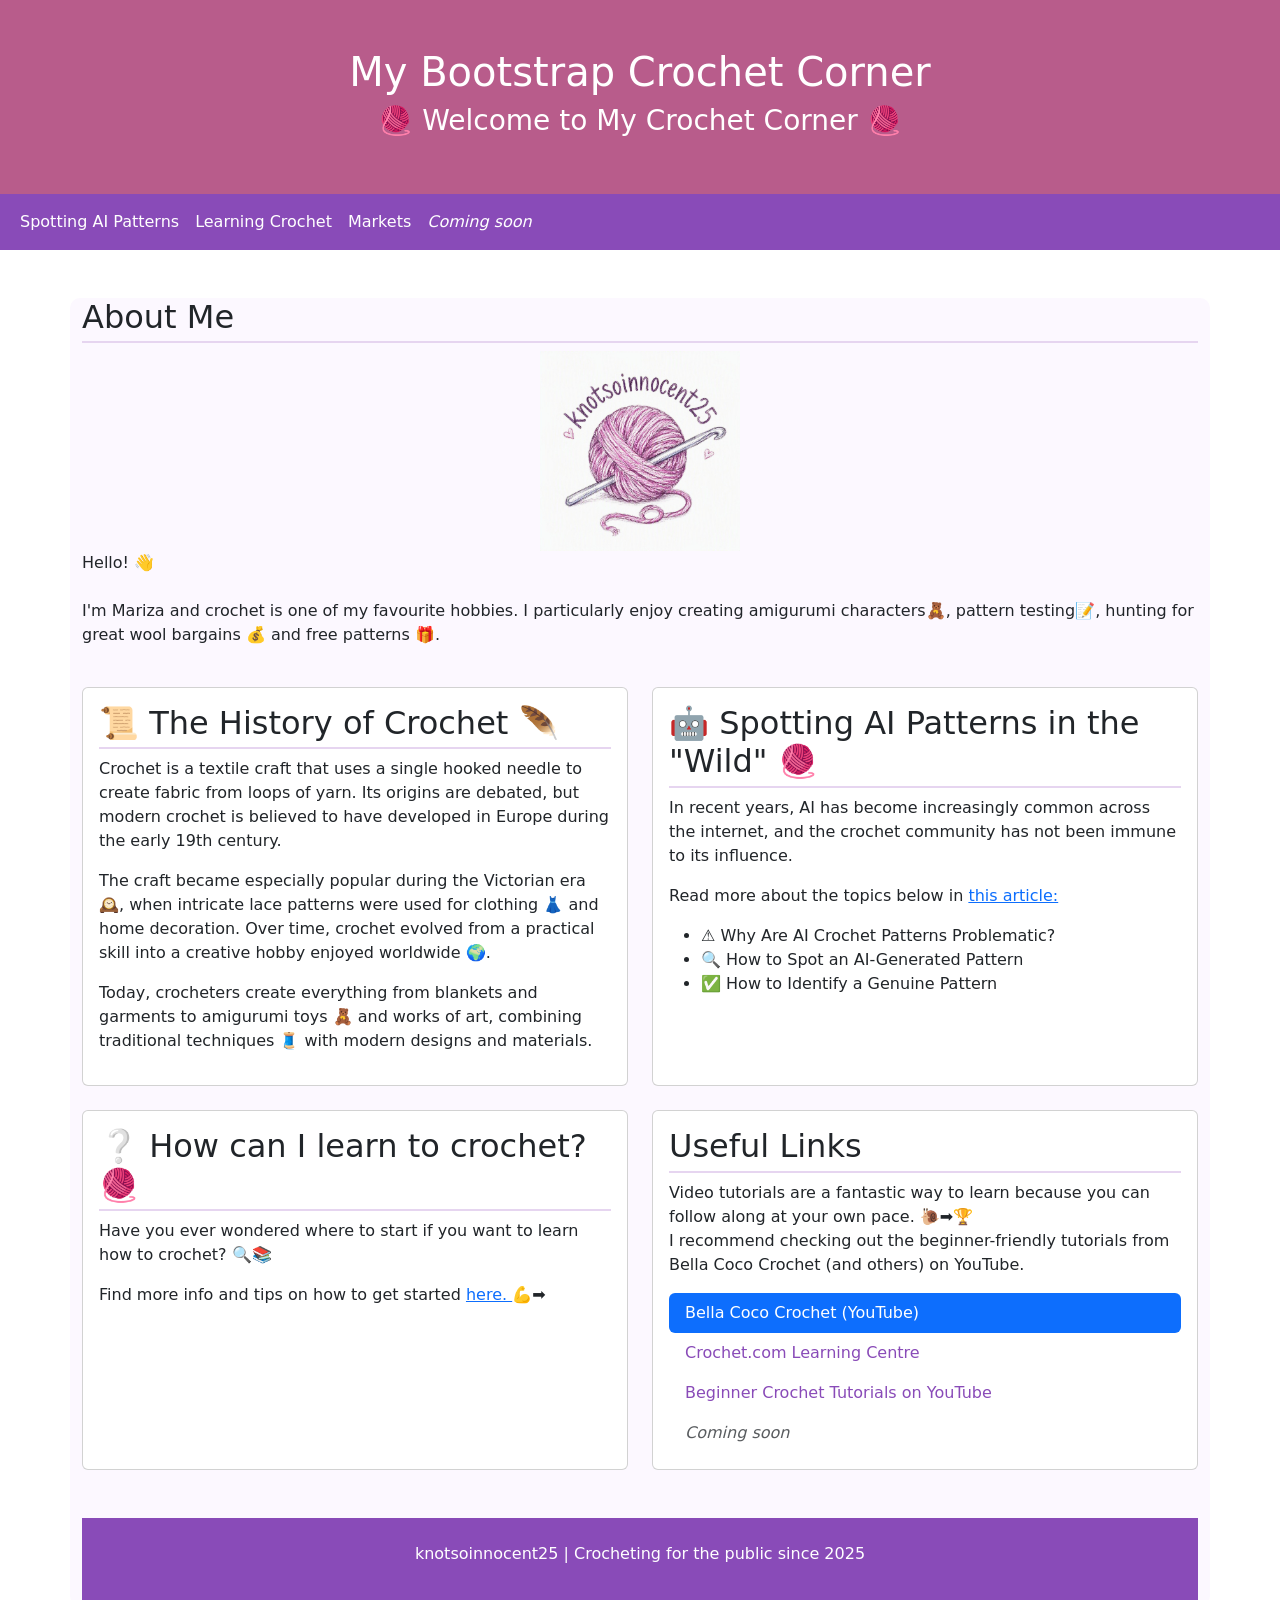
==== index.html @ a208563f "first commit" ====
<!DOCTYPE html>
<html lang="en">
    <head>
        <title>Bootstrap Crochet Corner</title>
        <link rel="icon" type="image/x-icon" href="favicon.png">
        <meta charset="utf-8">
        <meta name="viewport" content="width=device-width, initial-scale=1">
        <link rel="stylesheet" href="style.css">
        <link href="https://cdn.jsdelivr.net/npm/bootstrap@5.3.8/dist/css/bootstrap.min.css" rel="stylesheet">
        <link href="https://cdn.jsdelivr.net/npm/bootstrap-icons@1.11.3/font/bootstrap-icons.min.css" rel="stylesheet">
        <script src="https://cdn.jsdelivr.net/npm/bootstrap@5.3.8/dist/js/bootstrap.bundle.min.js"></script>
        
    </head>

    <body>

        <div class="p-5 crochet-header text-center">

        <h1>My Bootstrap Crochet Corner</h1>

        <h3>🧶 Welcome to My Crochet Corner 🧶</h3> 

        </div>

        <nav class="navbar navbar-expand-sm crochet-navbar sticky-top">

            <div class="container-fluid">

                <ul class="navbar-nav">
                    
                    <li class="nav-item">
                        <a class="nav-link active" href="ai-patterns.html">
                            Spotting AI Patterns
                        </a>
                    </li>

                    <li class="nav-item">
                        <a class="nav-link" href="learn-crochet.html">
                            Learning Crochet</a>
                    </li>

                    <li class="nav-item">
                        <a class="nav-link" href="markets.html">
                            Markets 
                        </a>
                    </li>

                    <li class="nav-item">
                        <a class="nav-link disabled" href="#">
                            <i>Coming soon</i>
                        </a>
                    </li>
                
                </ul>
            </div>
        </nav>

        <div class="container mt-5">

            <div class="row">

                <div class="col-12">
        
                    <h2>About Me</h2>

                    <img class="img-fluid d-block mx-auto"
                         src="profile.JPG"
                         alt="A ball of wool with a crochet hook and knotsoinnocent25 arched above"
                         width="200"
                         height="300">
                    
                    <p>
                        Hello! 👋 
                        <br>
                        <br>
                        I'm Mariza and crochet is one of my favourite hobbies.
                        I particularly enjoy creating amigurumi characters🧸, pattern testing📝,
                        hunting for great wool bargains 💰 and free patterns 🎁.
                    </p>

                </div>

            </div>

            <div class="row mt-4">

                <div class="col-md-6">
                    <div class="card h-100">
                        <div class="card-body">

                            <h2> 📜 The History of Crochet 🪶 </h2>

                            <p>
                                Crochet is a textile craft that uses a single hooked needle to create fabric from loops of yarn. 
                                Its origins are debated, but modern crochet is believed to have developed in Europe during the early 19th century.
                            </p>

                            <p>
                                The craft became especially popular during the Victorian era 🕰️, 
                                when intricate lace patterns were used for clothing 👗 and home decoration. 
                                Over time, crochet evolved from a practical skill into a creative hobby enjoyed worldwide 🌍.
                            </p>

                            <p>
                                Today, crocheters create everything from blankets and garments 
                                to amigurumi toys 🧸 and works of art, 
                                combining traditional techniques 🧵 with modern designs and materials.
                            </p>

                        </div>
                    </div>
                </div>

                <div class="col-md-6">
                    <div class="card h-100">
                        <div class="card-body">

                            <h2>🤖 Spotting AI Patterns in the "Wild" 🧶</h2>

                            <p>
                                In recent years, AI has become increasingly common across the internet, 
                                and the crochet community has not been immune to its influence. 
                            </p>

                            <p>
                                Read more about the topics below in 
                                    <a href="ai-patterns.html">
                                        this article:
                                    </a>

                                    <ul>
                                        <li>⚠️ Why Are AI Crochet Patterns Problematic?</li>

                                        <li> 🔍 How to Spot an AI-Generated Pattern </li>

                                        <li> ✅ How to Identify a Genuine Pattern </li>
                                    </ul>
                            </p>
                        </div>
                    </div>

                </div>
            
            </div>

            <div class="row mt-4">

                <div class="col-md-6">
                    <div class="card h-100">
                        <div class="card-body">

                            <h2> ❔ How can I learn to crochet? 🧶 </h2>

                            <p>
                                Have you ever wondered where to start if you want to learn how to crochet? 🔍📚
                            </p>

                            <p>
                                Find more info and tips on how to get started 
                                    <a href="learn-crochet.html">
                                        here.
                                    </a>
                                    💪➡️
                            </p>
                        </div>
                    </div>

                </div>

                <div class="col-md-6">
                    <div class="card h-100">
                        <div class="card-body">

                            <h2>Useful Links</h2>

                            <p>Video tutorials are a fantastic way to learn because you can follow along at your own pace.  🐌➡️🏆<br>
                                I recommend checking out the beginner-friendly tutorials from Bella Coco Crochet (and others) on YouTube.
                            </p>

                            <ul class="nav nav-pills flex-column">

                                <li class="nav-item">
                                    <a class="nav-link active" href="https://www.youtube.com/@bellacococrochet">
                                        Bella Coco Crochet (YouTube)
                                    </a>
                                </li>

                                <li class="nav-item">
                                    <a class="nav-link" href="https://www.crochet.com/learning-center">
                                        Crochet.com Learning Centre
                                    </a>
                                </li>

                                <li class="nav-item">
                                    <a class="nav-link" href="https://www.youtube.com/results?search_query=beginner+crochet+tutorial">
                                        Beginner Crochet Tutorials on YouTube
                                    </a>
                                </li>

                                <li class="nav-item">
                                    <a class="nav-link disabled" href="#">
                                        <i>Coming soon</i>
                                    </a>
                                </li>

                            </ul>
                        </div>
                    </div>
                </div>

            </div>


        <div class="mt-5 p-4 crochet-footer text-center">
            <p>knotsoinnocent25 | Crocheting for the public since 2025</p>
        </div>

        <script 
            src="bs-to-top.js">
        </script>

    </body>
</html>
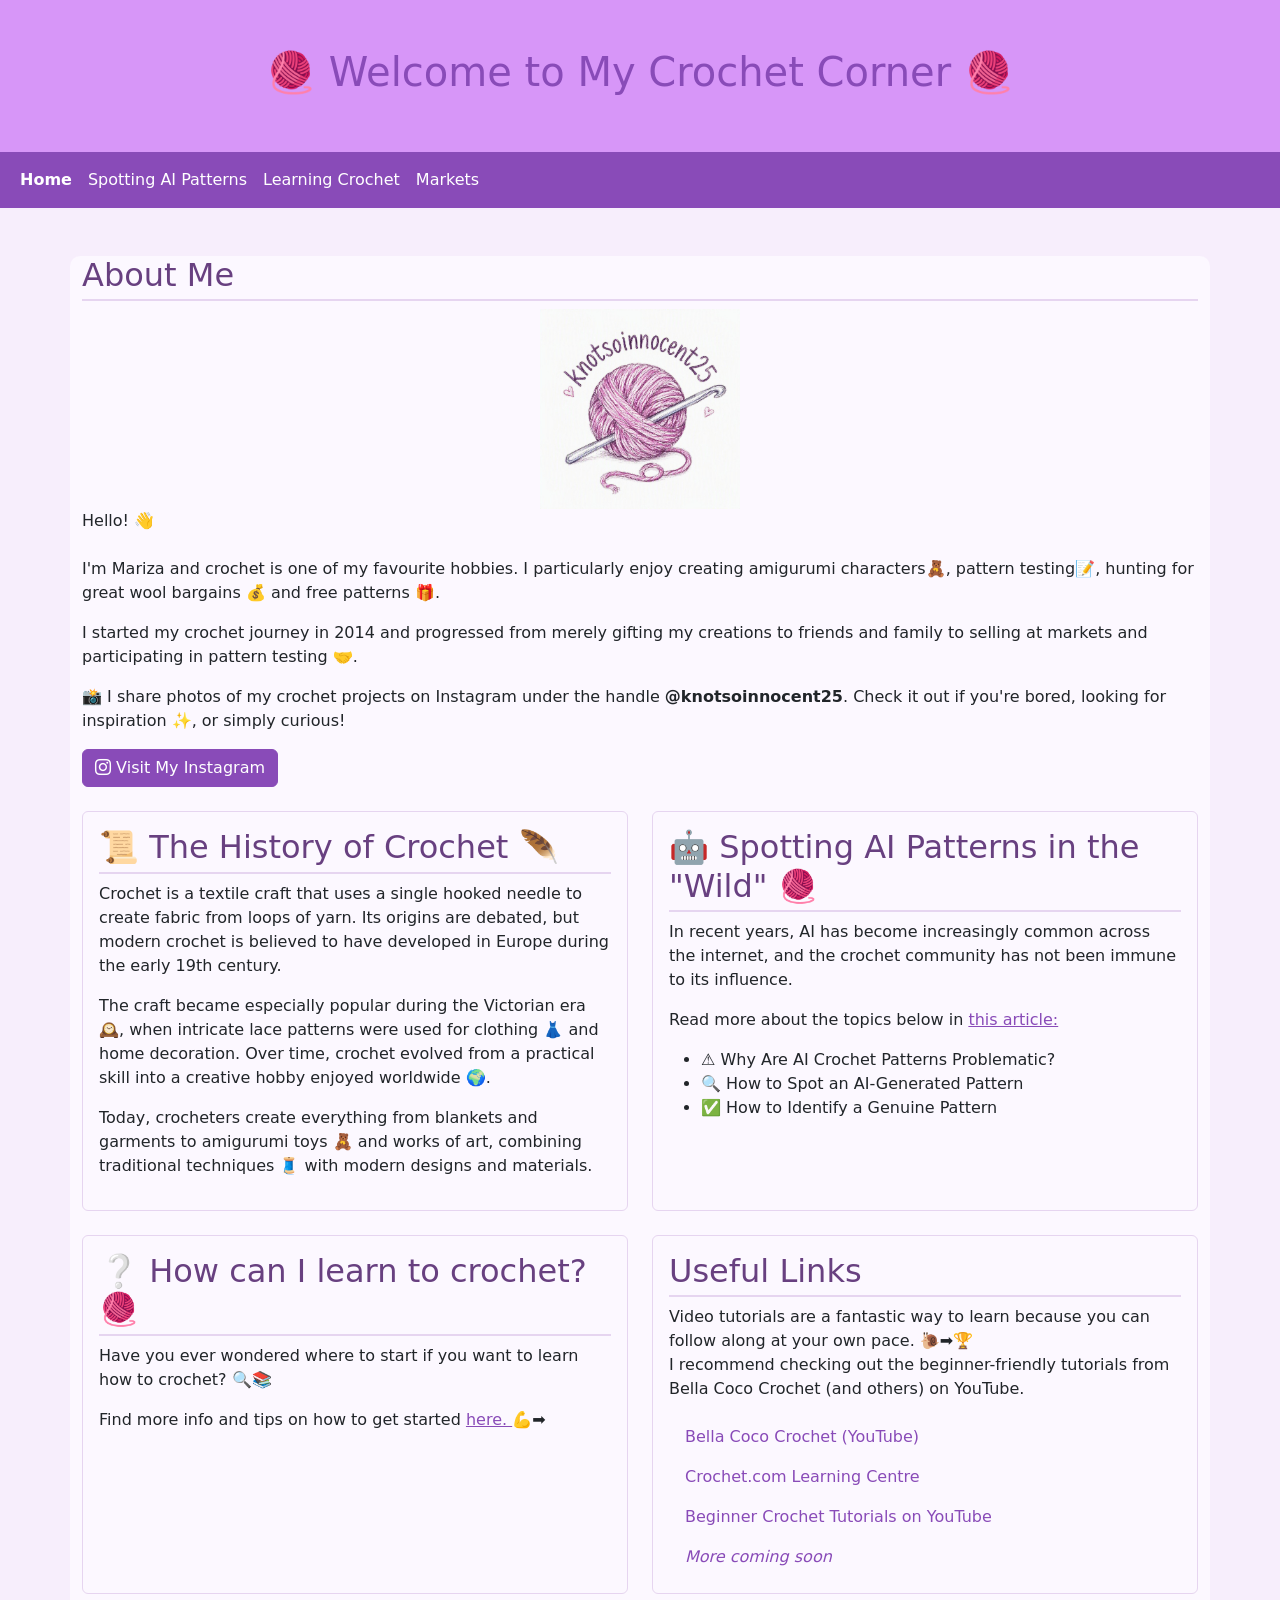
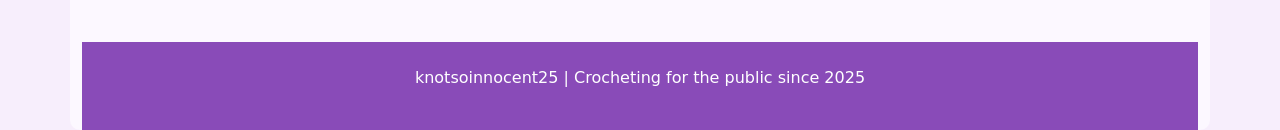
==== commit 964339a1: "So many changes..." ====
--- a/index.html
+++ b/index.html
@@ -5,53 +5,71 @@
         <link rel="icon" type="image/x-icon" href="favicon.png">
         <meta charset="utf-8">
         <meta name="viewport" content="width=device-width, initial-scale=1">
-        <link rel="stylesheet" href="style.css">
         <link href="https://cdn.jsdelivr.net/npm/bootstrap@5.3.8/dist/css/bootstrap.min.css" rel="stylesheet">
         <link href="https://cdn.jsdelivr.net/npm/bootstrap-icons@1.11.3/font/bootstrap-icons.min.css" rel="stylesheet">
+        <link rel="stylesheet" href="style.css">
         <script src="https://cdn.jsdelivr.net/npm/bootstrap@5.3.8/dist/js/bootstrap.bundle.min.js"></script>
         
     </head>
 
     <body>
 
-        <div class="p-5 crochet-header text-center">
-
-        <h1>My Bootstrap Crochet Corner</h1>
-
-        <h3>🧶 Welcome to My Crochet Corner 🧶</h3> 
-
-        </div>
+        <header class="p-5 crochet-header text-center">
+
+        <h1>🧶 Welcome to My Crochet Corner 🧶</h1> 
+
+        </header>
 
         <nav class="navbar navbar-expand-sm crochet-navbar sticky-top">
 
             <div class="container-fluid">
 
-                <ul class="navbar-nav">
-                    
-                    <li class="nav-item">
-                        <a class="nav-link active" href="ai-patterns.html">
-                            Spotting AI Patterns
-                        </a>
-                    </li>
-
-                    <li class="nav-item">
-                        <a class="nav-link" href="learn-crochet.html">
-                            Learning Crochet</a>
-                    </li>
-
-                    <li class="nav-item">
-                        <a class="nav-link" href="markets.html">
-                            Markets 
-                        </a>
-                    </li>
-
-                    <li class="nav-item">
-                        <a class="nav-link disabled" href="#">
-                            <i>Coming soon</i>
-                        </a>
-                    </li>
-                
-                </ul>
+                <button class="navbar-toggler"
+                        type="button"
+                        data-bs-toggle="collapse"
+                        data-bs-target="#crochetNavbar"
+                        aria-controls="crochetNavbar"
+                        aria-expanded="false"
+                        aria-label="Toggle navigation">
+                    
+                    <span class="navbar-toggler-icon"></span>
+                    
+                </button>
+
+                <div class="collapse navbar-collapse" id="crochetNavbar">
+
+                    <ul class="navbar-nav">
+                        
+                        <li class="nav-item">
+                            <a class="nav-link active" 
+                                aria-current="page"
+                                href="index.html">
+                                    Home
+                            </a>
+                        </li>
+
+                        <li class="nav-item">
+                            <a class="nav-link" 
+                                href="ai-patterns.html">
+                                    Spotting AI Patterns
+                            </a>
+                        </li>
+
+                        <li class="nav-item">
+                            <a class="nav-link" 
+                                href="learn-crochet.html">
+                                    Learning Crochet
+                            </a>
+                        </li>
+
+                        <li class="nav-item">
+                            <a class="nav-link" 
+                                href="markets.html">
+                                    Markets 
+                            </a>
+                        </li>
+                    
+                    </ul>
             </div>
         </nav>
 
@@ -78,6 +96,25 @@
                         hunting for great wool bargains 💰 and free patterns 🎁.
                     </p>
 
+                    <p>
+                        I started my crochet journey in 2014 and progressed from merely gifting my creations to friends and family
+                        to selling at markets and participating in pattern testing 🤝.
+                    </p>
+
+                    <p>
+                        📸 I share photos of my crochet projects on Instagram under the handle <strong>@knotsoinnocent25</strong>.
+                        Check it out if you're bored, looking for inspiration ✨, or simply curious!
+                    </p>
+
+                    <a href="https://www.instagram.com/knotsoinnocent25/"
+                        class="btn btn-primary"
+                        target="_blank"
+                        rel="noopener noreferrer">
+                        <i class="bi bi-instagram"></i>
+                            Visit My Instagram
+                        <span class="visually-hidden">(opens in a new tab)</span>
+                    </a>
+
                 </div>
 
             </div>
@@ -127,15 +164,16 @@
                                     <a href="ai-patterns.html">
                                         this article:
                                     </a>
-
-                                    <ul>
-                                        <li>⚠️ Why Are AI Crochet Patterns Problematic?</li>
-
-                                        <li> 🔍 How to Spot an AI-Generated Pattern </li>
-
-                                        <li> ✅ How to Identify a Genuine Pattern </li>
-                                    </ul>
-                            </p>
+                            </p>
+
+                            <ul>
+                                <li>⚠️ Why Are AI Crochet Patterns Problematic?</li>
+
+                                <li> 🔍 How to Spot an AI-Generated Pattern </li>
+
+                                <li> ✅ How to Identify a Genuine Pattern </li>
+                            </ul>
+                            
                         </div>
                     </div>
 
@@ -180,26 +218,38 @@
                             <ul class="nav nav-pills flex-column">
 
                                 <li class="nav-item">
-                                    <a class="nav-link active" href="https://www.youtube.com/@bellacococrochet">
+                                    <a class="nav-link"
+                                        href="https://www.youtube.com/@bellacococrochet"
+                                        target="_blank"
+                                        rel="noopener noreferrer">
                                         Bella Coco Crochet (YouTube)
-                                    </a>
-                                </li>
-
-                                <li class="nav-item">
-                                    <a class="nav-link" href="https://www.crochet.com/learning-center">
+                                        <span class="visually-hidden">(opens in a new tab)</span>
+                                        </a>
+                                </li>
+
+                                <li class="nav-item">
+                                    <a class="nav-link"
+                                        href="https://www.crochet.com/learning-center"
+                                        target="_blank"
+                                        rel="noopener noreferrer">
                                         Crochet.com Learning Centre
-                                    </a>
-                                </li>
-
-                                <li class="nav-item">
-                                    <a class="nav-link" href="https://www.youtube.com/results?search_query=beginner+crochet+tutorial">
+                                        <span class="visually-hidden">(opens in a new tab)</span>
+                                    </a>
+                                </li>
+
+                                <li class="nav-item">
+                                    <a class="nav-link" 
+                                        href="https://www.youtube.com/results?search_query=beginner+crochet+tutorial"
+                                        target="_blank"
+                                        rel="noopener noreferrer">
                                         Beginner Crochet Tutorials on YouTube
+                                        <span class="visually-hidden">(opens in a new tab)</span>
                                     </a>
                                 </li>
 
                                 <li class="nav-item">
                                     <a class="nav-link disabled" href="#">
-                                        <i>Coming soon</i>
+                                        <i>More coming soon</i>
                                     </a>
                                 </li>
 
--- a/style.css
+++ b/style.css
@@ -0,0 +1,449 @@
+
+/* =========================================
+   MY CROCHET CORNER — SITE STYLES
+   ========================================= */
+
+/* 1. Site branding */
+:root {
+    --crochet-purple: #894bb8;
+    --crochet-purple-dark: #684080;
+    --crochet-pink: #d796f8;
+    --crochet-background: #f7eefc;
+    --crochet-card: #fcf8ff;
+    --crochet-border: #e6d5f0;
+    --crochet-past: #eee5f3;
+    --crochet-white: #ffffff;
+    --crochet-focus: rgba(137, 75, 184, 0.4);
+}
+
+/* 2. General page styling */
+body {
+    background-color: var(--crochet-background);
+}
+
+.container {
+    background-color: var(--crochet-card);
+    border-radius: 10px;
+}
+
+/* Headings */
+h1,
+h2,
+h3,
+h4 {
+    color: var(--crochet-purple-dark);
+}
+
+h1 {
+    color: var(--crochet-purple);
+}
+
+h2 {
+    padding-bottom: 5px;
+    border-bottom: 2px solid var(--crochet-border);
+}
+
+/* Links */
+a {
+    color: var(--crochet-purple);
+}
+
+a:hover {
+    color: var(--crochet-pink);
+}
+
+/* 3. Header and navigation */
+.crochet-header {
+    background-color: var(--crochet-pink);
+    color: var(--crochet-white);
+}
+
+.crochet-navbar {
+    background-color: var(--crochet-purple);
+    z-index: 1030;
+}
+
+.crochet-navbar .nav-link {
+    color: var(--crochet-white);
+}
+
+.crochet-navbar .nav-link:hover,
+.crochet-navbar .nav-link:focus {
+    color: var(--crochet-background);
+    text-decoration: underline;
+}
+
+.crochet-navbar .nav-link.active {
+    color: var(--crochet-white);
+    font-weight: bold;
+}
+
+.crochet-navbar .navbar-toggler {
+    border-color: var(--crochet-white);
+}
+
+.crochet-navbar .navbar-toggler-icon {
+    filter: brightness(0) invert(1);
+}
+
+/* Navigation pills */
+.nav-pills .nav-link {
+    color: var(--crochet-purple);
+}
+
+.nav-pills .nav-link:hover {
+    background-color: var(--crochet-border);
+}
+
+.nav-pills .nav-link.active {
+    background-color: var(--crochet-purple);
+}
+
+/* 4. Cards and lists */
+.card {
+    background-color: var(--crochet-card);
+    border: 1px solid var(--crochet-border);
+}
+
+.list-group-item {
+    background-color: var(--crochet-card);
+}
+
+/* 5. Footer */
+.crochet-footer {
+    background-color: var(--crochet-purple);
+    color: var(--crochet-white);
+}
+
+/* 6. Shared button styling */
+.home-button,
+.print-button {
+    background-color: var(--crochet-purple);
+    border: 1px solid var(--crochet-purple);
+    color: var(--crochet-white);
+}
+
+.home-button:hover,
+.print-button:hover {
+    background-color: var(--crochet-pink);
+    border-color: var(--crochet-pink);
+    color: var(--crochet-white);
+}
+
+.home-button:focus-visible,
+.print-button:focus-visible {
+    outline: 3px solid var(--crochet-focus);
+    outline-offset: 3px;
+}
+
+/* Primary Bootstrap buttons */
+.btn-primary {
+    background-color: var(--crochet-purple);
+    border-color: var(--crochet-purple);
+}
+
+.btn-primary:hover {
+    background-color: var(--crochet-pink);
+    border-color: var(--crochet-pink);
+}
+
+.btn-primary:focus-visible {
+    box-shadow: 0 0 0 0.25rem var(--crochet-focus);
+}
+
+/* 7. Back-to-top button */
+#backToTop {
+    display: none;
+    bottom: 20px;
+    right: 20px;
+    width: 60px;
+    height: 60px;
+    z-index: 1000;
+    font-size: 1.5rem;
+    box-shadow: 0 2px 8px rgba(0, 0, 0, 0.3);
+}
+
+#backToTop:focus-visible {
+    outline: 3px solid var(--crochet-purple);
+    outline-offset: 2px;
+}
+
+/* 8. Accordions */
+.accordion-button {
+    background-color: var(--crochet-background);
+    color: var(--crochet-purple);
+    font-weight: bold;
+}
+
+.accordion-button:not(.collapsed) {
+    background-color: var(--crochet-border);
+    color: var(--crochet-purple-dark);
+}
+
+.accordion-button:focus {
+    box-shadow: 0 0 0 0.2rem var(--crochet-focus);
+}
+
+/* Show collapsed accordion content when printing */
+@media print {
+    .accordion-collapse.collapse {
+        display: block !important;
+        height: auto !important;
+        visibility: visible !important;
+    }
+
+    button[onclick="window.print()"] {
+        display: none !important;
+    }
+}
+
+/* 9. Colour picker tool */
+.colour-tool {
+    margin-top: 20px;
+    text-align: left;
+}
+
+.colour-panel {
+    background-color: var(--crochet-card);
+    border: 1px solid var(--crochet-border);
+    border-radius: 10px;
+}
+
+.colour-picker-row {
+    display: flex;
+    align-items: center;
+    flex-wrap: wrap;
+    gap: 12px;
+}
+
+.colour-picker-row label {
+    color: var(--crochet-purple);
+    font-size: 1.1rem;
+    font-weight: bold;
+}
+
+#colour-picker {
+    width: 80px;
+    height: 40px;
+    border: none;
+    cursor: pointer;
+}
+
+#colour-button {
+    display: block;
+    padding: 10px 15px;
+    background-color: var(--crochet-pink);
+    color: var(--crochet-white);
+    border: 1px solid var(--crochet-pink);
+    border-radius: 20px;
+    cursor: pointer;
+}
+
+#colour-button:hover {
+    background-color: var(--crochet-purple-dark);
+    border-color: var(--crochet-purple-dark);
+}
+
+#colour-button:focus-visible {
+    outline: 3px solid var(--crochet-purple);
+    outline-offset: 3px;
+}
+
+#colour-button:disabled {
+    opacity: 0.65;
+    cursor: wait;
+}
+
+#main-colour {
+    width: 150px;
+    max-width: 100%;
+    height: 75px;
+    margin: 20px 0;
+    border: 1px solid var(--crochet-border);
+    border-radius: 10px;
+}
+
+#palette {
+    display: flex;
+    flex-wrap: wrap;
+    gap: 15px;
+    margin-top: 10px;
+}
+
+.colour-card {
+    width: 90px;
+    text-align: center;
+    overflow-wrap: anywhere;
+}
+
+.colour-swatch {
+    width: 75px;
+    max-width: 100%;
+    height: 75px;
+    margin: 0 auto;
+    border: 1px solid var(--crochet-border);
+    border-radius: 10px;
+}
+
+.colour-label {
+    margin-top: 5px;
+    color: var(--crochet-purple);
+    font-size: 0.85rem;
+    font-weight: bold;
+}
+
+#colour-status {
+    color: var(--crochet-purple-dark);
+    font-weight: bold;
+}
+
+#colour-error {
+    margin-top: 12px;
+}
+
+/* 10. Market cards */
+.markets-container {
+    display: flex;
+    flex-direction: column;
+    gap: 20px;
+}
+
+.market-card,
+.past-market {
+    padding: 20px;
+    border-radius: 15px;
+    box-shadow: 0 4px 10px rgba(0, 0, 0, 0.12);
+}
+
+.market-card {
+    background-color: var(--crochet-card);
+    border-left: 8px solid var(--crochet-pink);
+}
+
+.market-card h3 {
+    margin-top: 0;
+    color: var(--crochet-purple-dark);
+}
+
+.past-market {
+    background-color: var(--crochet-past);
+    border-left-color: var(--crochet-purple-dark);
+}
+
+/* 11. Contact form */
+#contact-form .form-label {
+    display: block;
+    margin-bottom: 5px;
+    color: var(--crochet-purple-dark);
+    font-weight: bold;
+}
+
+/* Text, email, telephone, select and message fields */
+#contact-form input[type="text"],
+#contact-form input[type="email"],
+#contact-form input[type="tel"],
+#contact-form select,
+#contact-form textarea {
+    width: 100%;
+    max-width: 500px;
+    box-sizing: border-box;
+    border: 2px solid var(--crochet-border);
+    border-radius: 10px;
+    font-size: 1rem;
+}
+
+/* Keep Bootstrap's form sizing, with a consistent brand border */
+#contact-form .form-control,
+#contact-form .form-select {
+    border-color: var(--crochet-border);
+}
+
+#contact-form .form-control:focus,
+#contact-form .form-select:focus {
+    border-color: var(--crochet-pink);
+    box-shadow: 0 0 0 0.2rem var(--crochet-focus);
+}
+
+/* Preferred contact method fieldset */
+#contact-form fieldset {
+    width: 100%;
+    max-width: 500px;
+    box-sizing: border-box;
+    padding: 12px;
+    margin-bottom: 1rem;
+    border: 2px solid var(--crochet-border);
+    border-radius: 10px;
+}
+
+#contact-form fieldset legend {
+    float: none;
+    width: auto;
+    padding: 0 5px;
+    margin-bottom: 0.5rem;
+    color: var(--crochet-purple-dark);
+    font-size: 1rem;
+    font-weight: bold;
+    line-height: inherit;
+}
+
+#contact-form fieldset label {
+    display: inline;
+    color: var(--crochet-purple-dark);
+}
+
+/* Radio buttons */
+#contact-form .form-check-input {
+    width: 1.25em;
+    height: 1.25em;
+    border: 2px solid var(--crochet-purple);
+}
+
+#contact-form .form-check-input:checked {
+    background-color: var(--crochet-purple);
+    border-color: var(--crochet-purple);
+}
+
+#contact-form .form-check-input:focus {
+    border-color: var(--crochet-purple);
+    box-shadow: 0 0 0 0.25rem var(--crochet-focus);
+}
+
+/* Conditional contact fields */
+#contact-form .contact-field {
+    margin-top: 15px;
+}
+
+/* Message box */
+#contact-form textarea {
+    min-height: 150px;
+    resize: vertical;
+}
+
+/* Contact information panel */
+.contact-information {
+    height: 100%;
+    padding: 1.25rem;
+    border: 1px solid var(--crochet-border);
+    border-radius: 10px;
+    background-color: var(--crochet-background);
+}
+
+.contact-information h3,
+.contact-information h4 {
+    margin-bottom: 1rem;
+}
+
+/* 12. Responsive adjustments */
+@media (max-width: 575.98px) {
+    .colour-picker-row {
+        align-items: flex-start;
+    }
+
+    #colour-button {
+        width: 100%;
+    }
+
+    #palette {
+        gap: 12px;
+    }
+}
